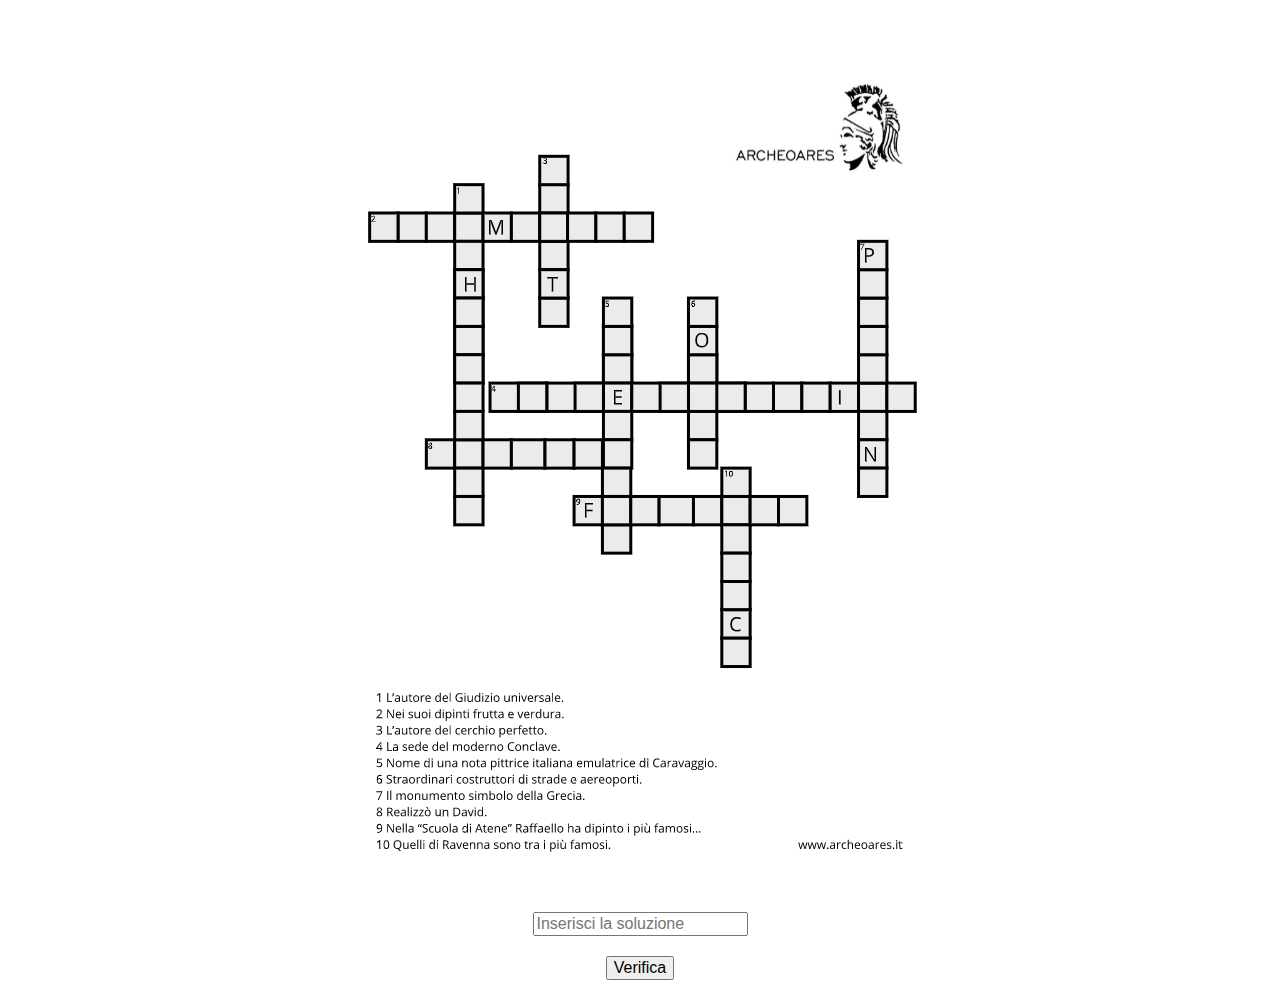
==== doc1/index.html @ d938ac2f "Upload pages" ====
<!DOCTYPE html>
<html lang="it">
<head>
    <meta charset="UTF-8">
    <meta name="viewport" content="width=device-width, initial-scale=1.0">
    <title>Cruciverba</title>
    <link rel="stylesheet" href="../styles.css">
    <script>
        function checkSolution() {
            const input = document.getElementById('solutionInput').value;
            const correctSolution = 'soluzione'; // Cambia con la soluzione corretta
            if (input.toLowerCase() === correctSolution.toLowerCase()) {
                window.location.href = 'documento0.pdf'; // Reindirizza alla pagina corretta
            } else {
                alert('La risposta non è questa, riprova!');
            }
        }
    </script>
</head>
<body>
    <div class="folder-container">
        <img src="cruciverba.png" alt="Cruciverba" class="crossword-image">
        <input type="text" id="solutionInput" placeholder="Inserisci la soluzione">
        <button onclick="checkSolution()">Verifica</button>
    </div>
</body>
</html>
---- styles.css ----
body {
    font-family: Arial, sans-serif;
    text-align: center;
}

.folder-container {
    display: flex;
    flex-direction: column;
    align-items: center;
    margin-top: 50px;
    gap: 20px;
}

.folder-block {
    display: flex;
    flex-direction: column;
    align-items: center;
    gap: 10px;
}

.folder-image {
    width: 100px;
    height: auto;
}

input {
    font-size: 16px;
}

button {
    font-size: 16px;
    cursor: pointer;
}
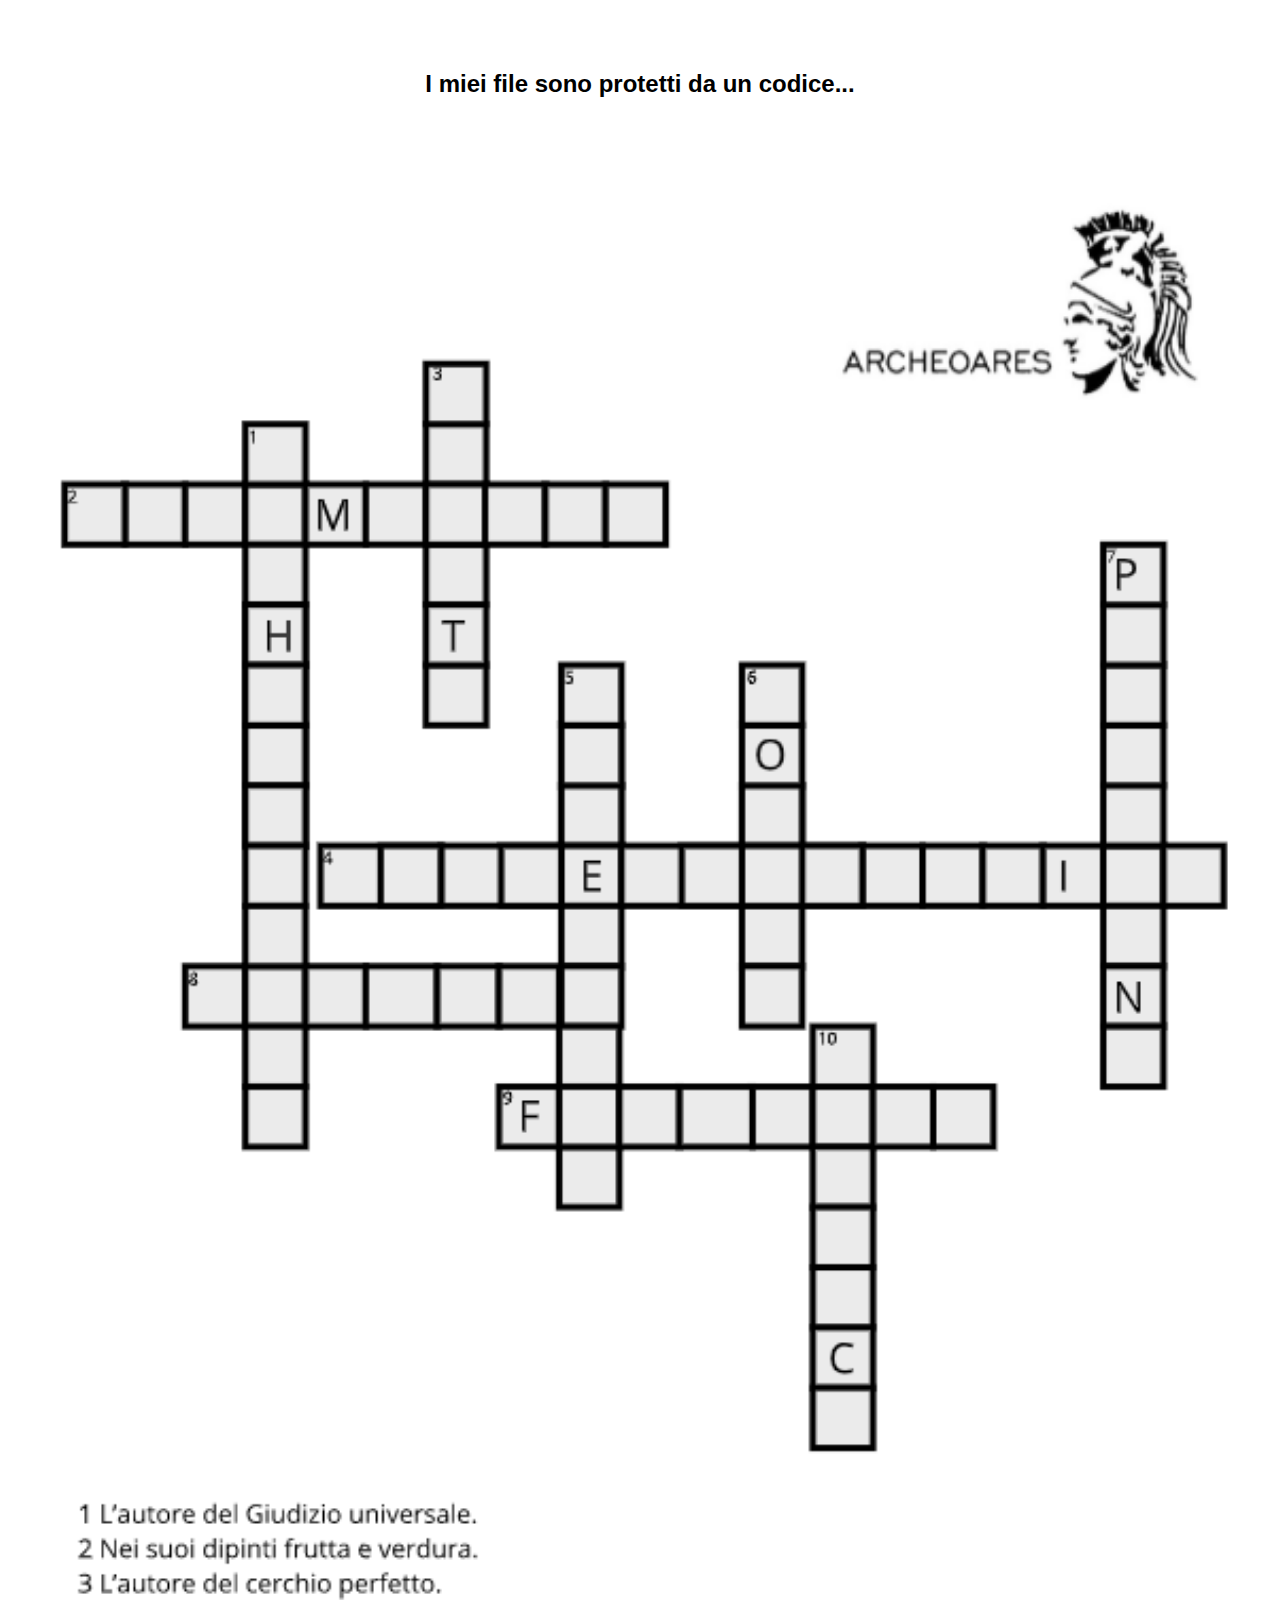
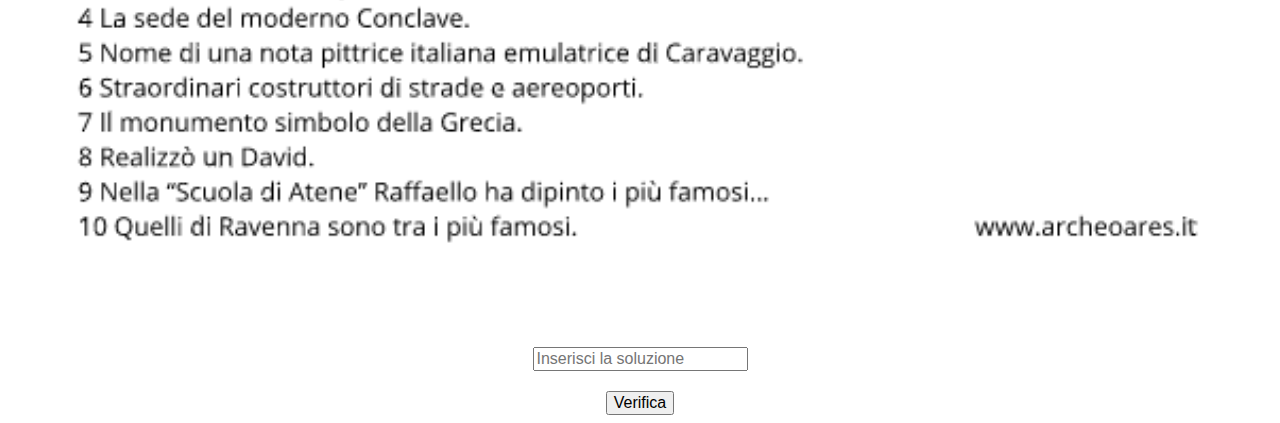
==== commit 55af9018: "Add website icon" ====
--- a/doc1/index.html
+++ b/doc1/index.html
@@ -4,11 +4,12 @@
     <meta charset="UTF-8">
     <meta name="viewport" content="width=device-width, initial-scale=1.0">
     <title>Cruciverba</title>
+    <link rel="icon" type="image/png" href="../images/icon.png">
     <link rel="stylesheet" href="../styles.css">
     <script>
         function checkSolution() {
             const input = document.getElementById('solutionInput').value;
-            const correctSolution = 'soluzione'; // Cambia con la soluzione corretta
+            const correctSolution = 'piantine'; // Cambia con la soluzione corretta
             if (input.toLowerCase() === correctSolution.toLowerCase()) {
                 window.location.href = 'documento0.pdf'; // Reindirizza alla pagina corretta
             } else {
@@ -19,6 +20,7 @@
 </head>
 <body>
     <div class="folder-container">
+        <h2>I miei file sono protetti da un codice...</h2>
         <img src="cruciverba.png" alt="Cruciverba" class="crossword-image">
         <input type="text" id="solutionInput" placeholder="Inserisci la soluzione">
         <button onclick="checkSolution()">Verifica</button>
--- a/styles.css
+++ b/styles.css
@@ -19,7 +19,7 @@
 }
 
 .folder-image {
-    width: 100px;
+    width: 60%;
     height: auto;
 }
 
@@ -31,3 +31,8 @@
     font-size: 16px;
     cursor: pointer;
 }
+
+.crossword-image {
+    width: 100%;
+    height: auto;
+}
